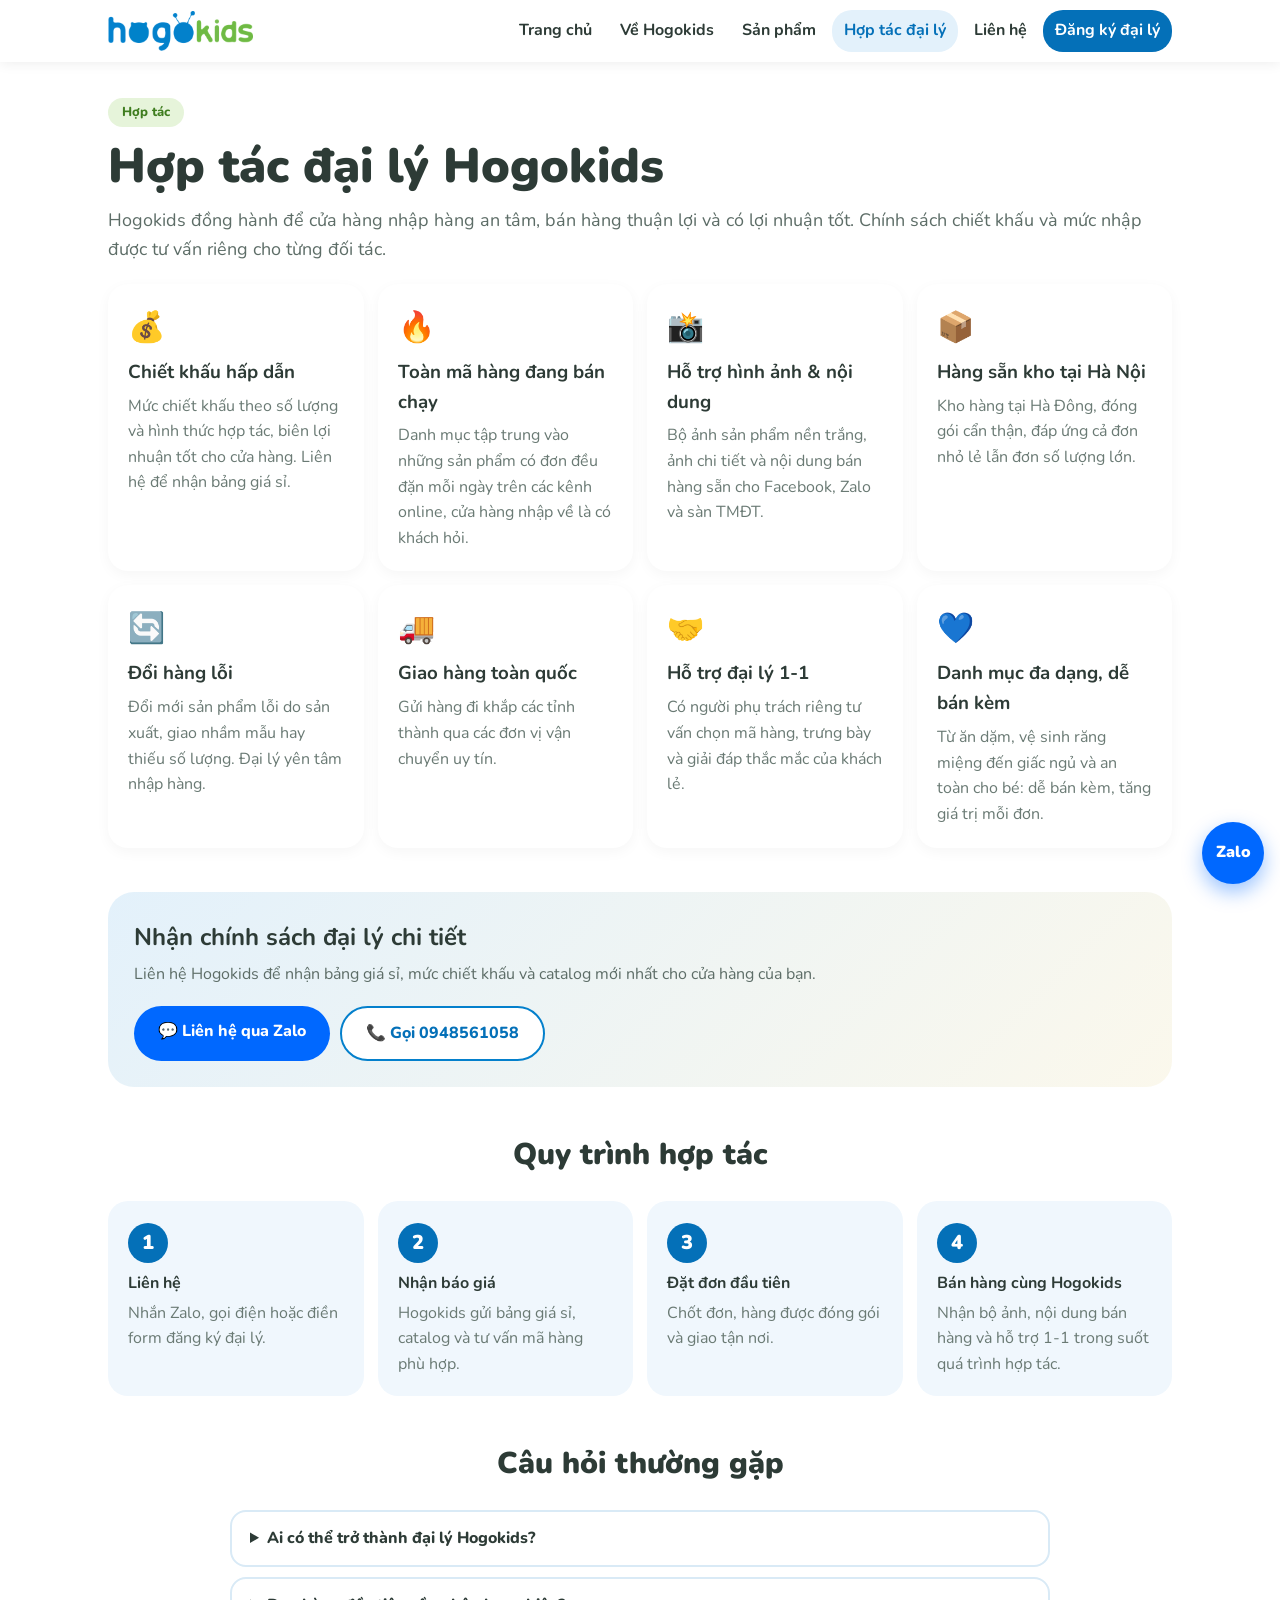
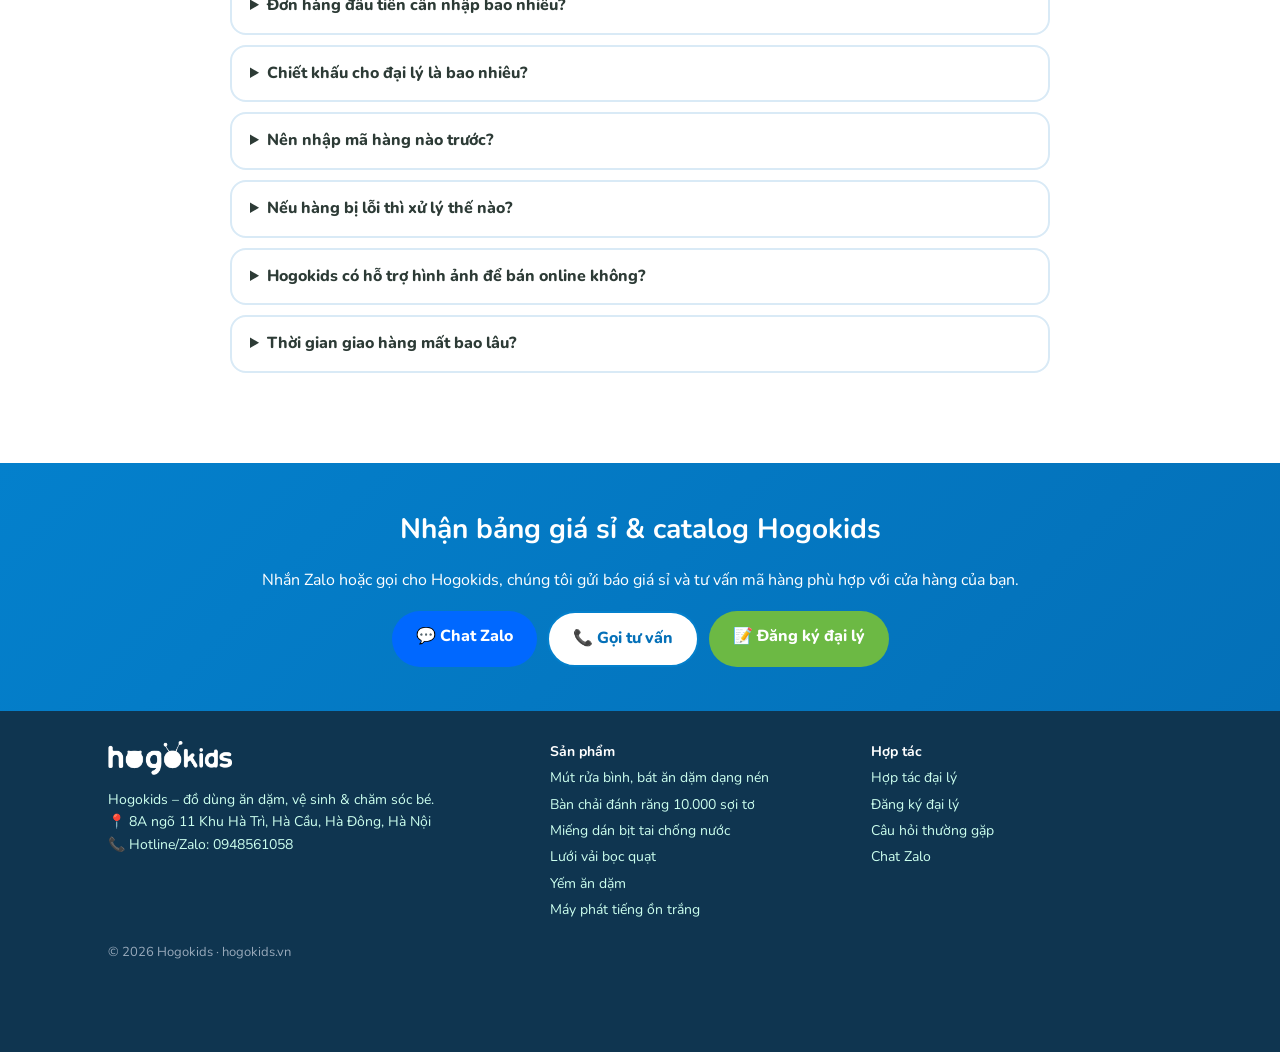
==== chinh-sach-dai-ly.html @ eae3e047 "Hogokids site" ====
<!doctype html><html lang="vi"><head><meta charset="utf-8"><meta name="viewport" content="width=device-width,initial-scale=1"><link rel="icon" type="image/png" href="img/favicon.png">
<title>Hợp tác đại lý | Hogokids – Đồ dùng mẹ & bé</title><meta name="description" content="Hogokids – đồ dùng ăn dặm, vệ sinh và chăm sóc bé. Tuyển đại lý, shop mẹ bé toàn quốc: chiết khấu hấp dẫn, hàng sẵn kho, hỗ trợ hình ảnh bán hàng."><meta property="og:image" content="https://hogokids.vn/img/p_hero.jpg">
<link rel="preconnect" href="https://fonts.googleapis.com"><link href="https://fonts.googleapis.com/css2?family=Nunito:wght@400;600;800;900&display=swap" rel="stylesheet"><link rel="stylesheet" href="style.css"></head><body>
<header><div class="wrap hd"><a class="logo" href="index.html"><img src="img/logo.png" alt="Hogokids" width="146" height="40"></a><button class="mb" onclick="document.body.classList.toggle('open')" aria-label="Menu">☰</button><nav><a href="index.html">Trang chủ</a><a href="ve-hogokids.html">Về Hogokids</a><a href="san-pham.html">Sản phẩm</a><a href="chinh-sach-dai-ly.html" class=on>Hợp tác đại lý</a><a href="lien-he.html">Liên hệ</a><a class="nb" href="dang-ky.html">Đăng ký đại lý</a></nav></div></header>
<main><section class="wrap pg"><span class="tag">Hợp tác</span><h1>Hợp tác đại lý Hogokids</h1><p class="lead l">Hogokids đồng hành để cửa hàng nhập hàng an tâm, bán hàng thuận lợi và có lợi nhuận tốt. Chính sách chiết khấu và mức nhập được tư vấn riêng cho từng đối tác.</p><div class="feat"><div><i>💰</i><h3>Chiết khấu hấp dẫn</h3><p>Mức chiết khấu theo số lượng và hình thức hợp tác, biên lợi nhuận tốt cho cửa hàng. Liên hệ để nhận bảng giá sỉ.</p></div><div><i>🔥</i><h3>Toàn mã hàng đang bán chạy</h3><p>Danh mục tập trung vào những sản phẩm có đơn đều đặn mỗi ngày trên các kênh online, cửa hàng nhập về là có khách hỏi.</p></div><div><i>📸</i><h3>Hỗ trợ hình ảnh & nội dung</h3><p>Bộ ảnh sản phẩm nền trắng, ảnh chi tiết và nội dung bán hàng sẵn cho Facebook, Zalo và sàn TMĐT.</p></div><div><i>📦</i><h3>Hàng sẵn kho tại Hà Nội</h3><p>Kho hàng tại Hà Đông, đóng gói cẩn thận, đáp ứng cả đơn nhỏ lẻ lẫn đơn số lượng lớn.</p></div><div><i>🔄</i><h3>Đổi hàng lỗi</h3><p>Đổi mới sản phẩm lỗi do sản xuất, giao nhầm mẫu hay thiếu số lượng. Đại lý yên tâm nhập hàng.</p></div><div><i>🚚</i><h3>Giao hàng toàn quốc</h3><p>Gửi hàng đi khắp các tỉnh thành qua các đơn vị vận chuyển uy tín.</p></div><div><i>🤝</i><h3>Hỗ trợ đại lý 1-1</h3><p>Có người phụ trách riêng tư vấn chọn mã hàng, trưng bày và giải đáp thắc mắc của khách lẻ.</p></div><div><i>💙</i><h3>Danh mục đa dạng, dễ bán kèm</h3><p>Từ ăn dặm, vệ sinh răng miệng đến giấc ngủ và an toàn cho bé: dễ bán kèm, tăng giá trị mỗi đơn.</p></div></div>
<div class="band"><div><h2>Nhận chính sách đại lý chi tiết</h2><p>Liên hệ Hogokids để nhận bảng giá sỉ, mức chiết khấu và catalog mới nhất cho cửa hàng của bạn.</p></div><div class="btns" style="margin:0"><a class="btn z" href="https://zalo.me/0948561058">💬 Liên hệ qua Zalo</a><a class="btn w" href="tel:0948561058">📞 Gọi 0948561058</a></div></div>
<h2 class="t">Quy trình hợp tác</h2><ol class="steps"><li><b>Liên hệ</b><p>Nhắn Zalo, gọi điện hoặc điền form đăng ký đại lý.</p></li><li><b>Nhận báo giá</b><p>Hogokids gửi bảng giá sỉ, catalog và tư vấn mã hàng phù hợp.</p></li><li><b>Đặt đơn đầu tiên</b><p>Chốt đơn, hàng được đóng gói và giao tận nơi.</p></li><li><b>Bán hàng cùng Hogokids</b><p>Nhận bộ ảnh, nội dung bán hàng và hỗ trợ 1-1 trong suốt quá trình hợp tác.</p></li></ol><h2 class="t">Câu hỏi thường gặp</h2><div class="faq" id="faq"><details><summary>Ai có thể trở thành đại lý Hogokids?</summary><p>Cửa hàng mẹ & bé, nhà thuốc, siêu thị mini, người bán online trên Facebook, Zalo, sàn TMĐT… đều có thể hợp tác cùng Hogokids.</p></details><details><summary>Đơn hàng đầu tiên cần nhập bao nhiêu?</summary><p>Hogokids có nhiều mức nhập linh hoạt cho cửa hàng mới bắt đầu và đại lý lớn. Liên hệ Zalo để được tư vấn mức nhập phù hợp.</p></details><details><summary>Chiết khấu cho đại lý là bao nhiêu?</summary><p>Mức chiết khấu phụ thuộc số lượng và hình thức hợp tác. Vui lòng nhắn Zalo hoặc gọi để nhận bảng giá sỉ mới nhất.</p></details><details><summary>Nên nhập mã hàng nào trước?</summary><p>Hogokids sẽ gợi ý các mã đang bán chạy nhất, phù hợp với tệp khách của cửa hàng, để bạn bắt đầu với số vốn hợp lý.</p></details><details><summary>Nếu hàng bị lỗi thì xử lý thế nào?</summary><p>Sản phẩm lỗi do sản xuất, giao nhầm mẫu hoặc thiếu số lượng sẽ được đổi mới. Đại lý chỉ cần chụp ảnh và báo qua Zalo.</p></details><details><summary>Hogokids có hỗ trợ hình ảnh để bán online không?</summary><p>Có. Đại lý được cung cấp bộ ảnh sản phẩm nền trắng, ảnh chi tiết và nội dung mô tả để đăng bán ngay.</p></details><details><summary>Thời gian giao hàng mất bao lâu?</summary><p>Hogokids giao hàng toàn quốc. Thời gian tùy khu vực và đơn vị vận chuyển, thường từ 1–5 ngày.</p></details></div></section></main>
<section class="cta"><div class="wrap"><h2>Nhận bảng giá sỉ & catalog Hogokids</h2><p>Nhắn Zalo hoặc gọi cho Hogokids, chúng tôi gửi báo giá sỉ và tư vấn mã hàng phù hợp với cửa hàng của bạn.</p><div class="btns"><a class="btn z" href="https://zalo.me/0948561058">💬 Chat Zalo</a><a class="btn w" href="tel:0948561058">📞 Gọi tư vấn</a><a class="btn y" href="dang-ky.html">📝 Đăng ký đại lý</a></div></div></section>
<footer><div class="wrap fg"><div><b class="logo"><img src="img/logo_white.png" alt="Hogokids" width="146" height="40"></b><p>Hogokids – đồ dùng ăn dặm, vệ sinh & chăm sóc bé.<br>📍 8A ngõ 11 Khu Hà Trì, Hà Cầu, Hà Đông, Hà Nội<br>📞 Hotline/Zalo: <a href="tel:0948561058" style="display:inline">0948561058</a></p></div><div><b>Sản phẩm</b><a href="san-pham.html#mut-rua">Mút rửa bình, bát ăn dặm dạng nén</a><a href="san-pham.html#ban-chai">Bàn chải đánh răng 10.000 sợi tơ</a><a href="san-pham.html#bit-tai">Miếng dán bịt tai chống nước</a><a href="san-pham.html#luoi-quat">Lưới vải bọc quạt</a><a href="san-pham.html#yem">Yếm ăn dặm</a><a href="san-pham.html#may-on-trang">Máy phát tiếng ồn trắng</a></div><div><b>Hợp tác</b><a href="chinh-sach-dai-ly.html">Hợp tác đại lý</a><a href="dang-ky.html">Đăng ký đại lý</a><a href="index.html#faq">Câu hỏi thường gặp</a><a href="https://zalo.me/0948561058">Chat Zalo</a></div></div><p class="wrap s">© 2026 Hogokids · hogokids.vn</p></footer><a class="fz" href="https://zalo.me/0948561058" aria-label="Chat Zalo">Zalo</a></body></html>
---- style.css ----
/* Màu thương hiệu: xanh dương #0480cc + xanh lá #6cb944 lấy từ logo Hogokids. Đổi 1 dòng này để đổi màu toàn site. */
:root{--brand:#0480cc;--m:var(--brand);--md:#0470b8;--y:#ffe08a;--bg:#f0f7fd;--g:#6cb944;--ink:#2d3b36}
*{box-sizing:border-box}body{margin:0;font-family:Nunito,sans-serif;color:var(--ink);background:#fff;line-height:1.6}
img{max-width:100%;height:auto;display:block}a{color:var(--md)}.wrap{max-width:1100px;margin:auto;padding:0 18px}
header{position:sticky;top:0;background:#fffe;backdrop-filter:blur(8px);z-index:9;box-shadow:0 2px 12px #0001}
.hd{display:flex;align-items:center;justify-content:space-between;height:62px}.logo{font-weight:900;font-size:30px;color:var(--md);text-decoration:none;letter-spacing:-1px}.logo span{color:var(--y)}
nav{display:flex;gap:4px}nav a{text-decoration:none;color:var(--ink);font-weight:700;padding:8px 12px;border-radius:20px}nav a.on,nav a:hover{background:#e3f1fb;color:var(--md)}
.mb{display:none;border:0;background:#e3f1fb;font-size:22px;border-radius:12px;padding:4px 12px;color:var(--md)}
@media(max-width:760px){.mb{display:block}nav{display:none;position:absolute;top:62px;left:0;right:0;background:#fff;flex-direction:column;padding:10px 18px;box-shadow:0 8px 16px #0001}.open nav{display:flex}}
.hero{background:linear-gradient(135deg,#e3f1fb,#fbf8ec);padding:40px 0}.hg{display:grid;gap:26px;align-items:center}@media(min-width:800px){.hg{grid-template-columns:1.1fr .9fr}}
h1{font-size:clamp(30px,6vw,48px);line-height:1.15;margin:12px 0;font-weight:900}h1 em{font-style:normal;color:var(--md);background:linear-gradient(transparent 60%,var(--y) 60%)}
.hi{border-radius:28px;box-shadow:0 16px 40px #0480cc33}.tag{display:inline-block;background:var(--y);padding:4px 14px;border-radius:20px;font-weight:800;font-size:13px}
.btns{display:flex;gap:10px;flex-wrap:wrap;margin-top:18px}.btn{display:inline-block;background:var(--md);color:#fff;text-decoration:none;font-weight:800;padding:13px 24px;border-radius:30px;border:0;font-size:16px;cursor:pointer;font-family:inherit}.btn.w{background:#fff;color:var(--md);border:2px solid var(--m)}.btn.z{background:#0068ff}
.t{text-align:center;font-size:30px;font-weight:900;margin:44px 0 22px}.grid{display:grid;grid-template-columns:repeat(2,1fr);gap:14px}@media(min-width:800px){.grid{grid-template-columns:repeat(4,1fr)}}
.card{background:#fff;border-radius:22px;overflow:hidden;box-shadow:0 6px 20px #0000000f;text-decoration:none;color:var(--ink);transition:.2s}.card:hover{transform:translateY(-4px)}.card h3{margin:10px 12px 0;font-size:16px}.card p{margin:2px 12px 14px;font-size:13px;color:#6a7a74}
.soft{background:var(--bg);padding:10px 0 40px;margin-top:40px}.feat{display:grid;grid-template-columns:1fr;gap:14px}@media(min-width:560px){.feat{grid-template-columns:repeat(2,1fr)}}@media(min-width:900px){.feat{grid-template-columns:repeat(4,1fr)}}.feat div{background:#fff;border-radius:20px;padding:20px;box-shadow:0 4px 14px #0000000a}.feat i{font-style:normal;font-size:30px}.feat h3{margin:6px 0}.feat p{margin:0;color:#6a7a74}
.pg{padding:36px 18px 50px}.narrow{max-width:640px}.note{background:#fbf8ec;padding:12px 16px;border-radius:14px}
.pd{display:grid;gap:20px;margin:34px 0;padding:20px;border-radius:26px;background:var(--bg);scroll-margin-top:80px}@media(min-width:800px){.pd{grid-template-columns:1fr 1fr}}
.gal{display:grid;grid-template-columns:1fr 1fr;gap:8px}.gal img{border-radius:14px}.gal img:first-child{grid-column:span 2}.pd h2{margin:0;font-size:26px}.sub{color:var(--md);font-weight:800;margin:4px 0}.pd li{margin:4px 0}
.fm{display:grid;gap:12px;background:var(--bg);padding:22px;border-radius:24px}.fm label{font-weight:700;display:grid;gap:4px}.fm input,.fm select,.fm textarea{font:inherit;padding:12px 14px;border:2px solid #cfe5f5;border-radius:14px;background:#fff}.fm input:focus{outline:0;border-color:var(--m)}.s{font-size:13px;color:#7a8a84}
.cl{display:grid;gap:12px}.cl a{display:grid;grid-template-columns:44px 1fr;align-items:center;background:var(--bg);padding:16px;border-radius:18px;text-decoration:none;color:var(--ink);font-size:24px}.cl b{font-size:16px}.cl span{grid-column:2;font-size:15px;color:#6a7a74}
.cta{background:linear-gradient(135deg,var(--m),var(--md));color:#fff;text-align:center;padding:44px 0}.cta h2{font-size:28px;margin:0}.cta .btns{justify-content:center}
footer{background:#0f3550;color:#cfe;padding:30px 0 90px;font-size:14px}
.fz{position:fixed;right:16px;bottom:16px;width:62px;height:62px;border-radius:50%;background:#0068ff;color:#fff;font-weight:900;display:grid;place-items:center;text-decoration:none;box-shadow:0 8px 20px #0068ff66;z-index:10;animation:p 2s infinite}@keyframes p{50%{box-shadow:0 0 0 12px #0068ff22}}

.logo img{display:block;height:40px;width:auto}footer .logo img{height:34px;margin-bottom:8px}

.lead{text-align:center;max-width:720px;margin:-8px auto 24px;color:#5d6d67}.lead.l{text-align:left;margin:0 0 20px;max-width:none;font-size:18px}
.card img{aspect-ratio:1;object-fit:contain;background:#fff}.card span{display:block;margin:0 12px 14px;font-weight:800;color:var(--md);font-size:14px}
.hi{background:#fff}.chk{list-style:none;padding:0;margin:14px 0}.chk li{padding-left:28px;position:relative;margin:6px 0}.chk li:before{content:"✓";position:absolute;left:0;top:0;width:20px;height:20px;border-radius:50%;background:var(--m);color:#fff;font-size:12px;display:grid;place-items:center;font-weight:900}
.hero .chk{display:flex;flex-wrap:wrap;gap:4px 18px;font-weight:700;font-size:14px}
.steps{list-style:none;padding:0;display:grid;grid-template-columns:repeat(auto-fit,minmax(220px,1fr));gap:14px;counter-reset:s}.steps li{counter-increment:s;background:var(--bg);border-radius:20px;padding:22px 20px 18px}.steps li:before{content:counter(s);display:grid;place-items:center;width:40px;height:40px;border-radius:50%;background:var(--md);color:#fff;font-weight:900;font-size:20px;margin-bottom:8px}.steps p{margin:4px 0 0;color:#6a7a74}
.btns.c{justify-content:center;margin:24px 0}.btn.y{background:var(--y);color:var(--ink)}
.band{margin:44px 0 0;background:linear-gradient(135deg,#e3f1fb,#fbf8ec);border-radius:26px;padding:26px;display:flex;gap:18px;align-items:center;justify-content:space-between;flex-wrap:wrap}.band h2{margin:0 0 6px}.band p{margin:0;color:#5d6d67}
.faq{max-width:820px;margin:0 auto 40px}.faq details{background:#fff;border:2px solid #d9eaf6;border-radius:16px;margin:10px 0;padding:14px 18px}.faq summary{font-weight:800;cursor:pointer}.faq p{margin:8px 0 0;color:#5d6d67}
.pd{background:#fff;border:2px solid #d9eaf6}.gal{grid-template-columns:1fr 1fr;align-content:start}.gal img{border-radius:16px;border:1px solid #eee;aspect-ratio:1;object-fit:contain;background:#fff}.gal img:first-child{grid-column:span 2}.pd h3{margin:16px 0 4px}
.spec{width:100%;border-collapse:collapse;margin:12px 0}.spec th,.spec td{text-align:left;padding:8px 10px;border-bottom:1px solid #d9eaf6;vertical-align:top}.spec th{width:110px;color:var(--md)}
.pnav{display:flex;flex-wrap:wrap;gap:8px}.pnav a{background:#e3f1fb;padding:8px 14px;border-radius:20px;text-decoration:none;font-weight:700}
.two{display:grid;gap:24px;align-items:center}@media(min-width:800px){.two{grid-template-columns:1.2fr 1fr}}.rimg{border-radius:24px;box-shadow:0 12px 30px #0001}
nav a.nb{background:var(--md);color:#fff}nav a.nb:hover{background:var(--m);color:#fff}
.fg{display:grid;gap:20px}@media(min-width:760px){.fg{grid-template-columns:1.4fr 1fr 1fr}}.fg a{display:block;color:#cfe;text-decoration:none;margin:4px 0}.fg b{color:#fff}footer .s{color:#9ab;padding-top:16px}

h1 em{color:var(--g)}.tag{background:#e6f4da;color:#3f7d1f}.btn.y{background:var(--g);color:#fff}
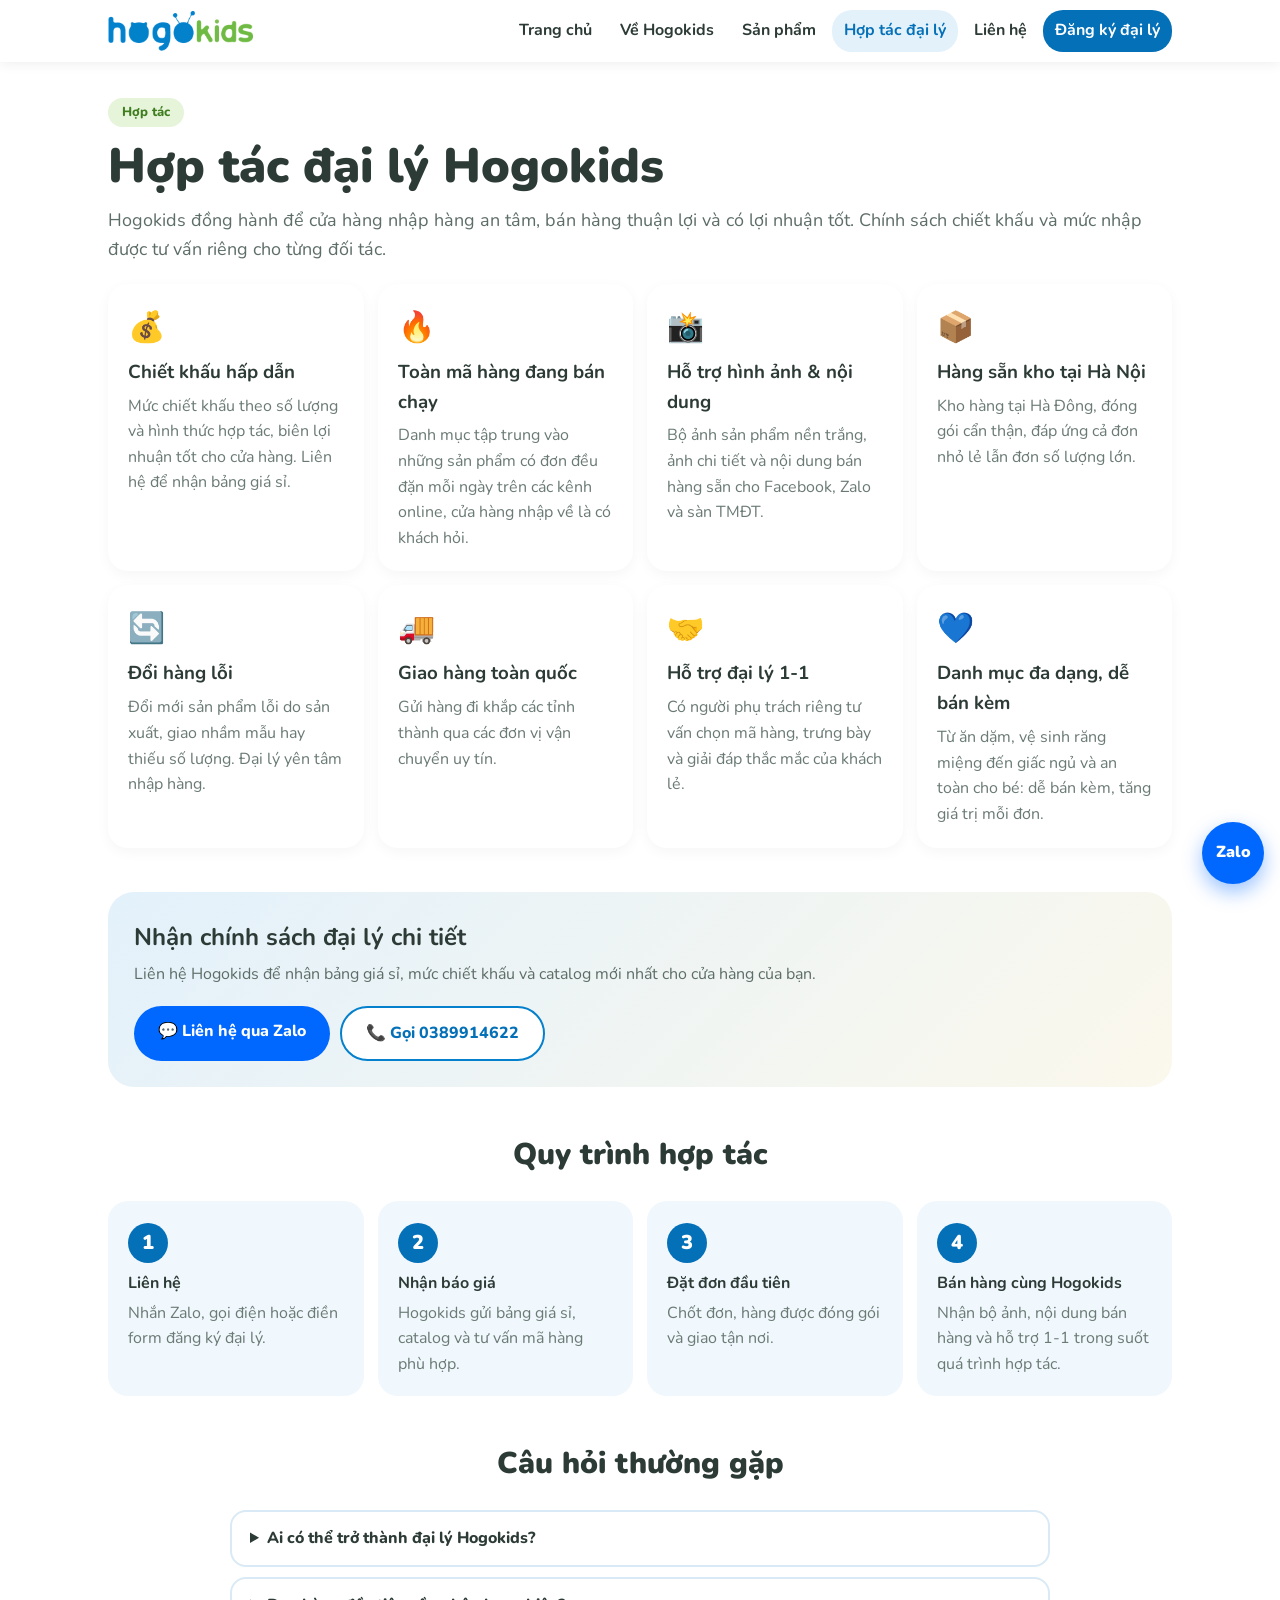
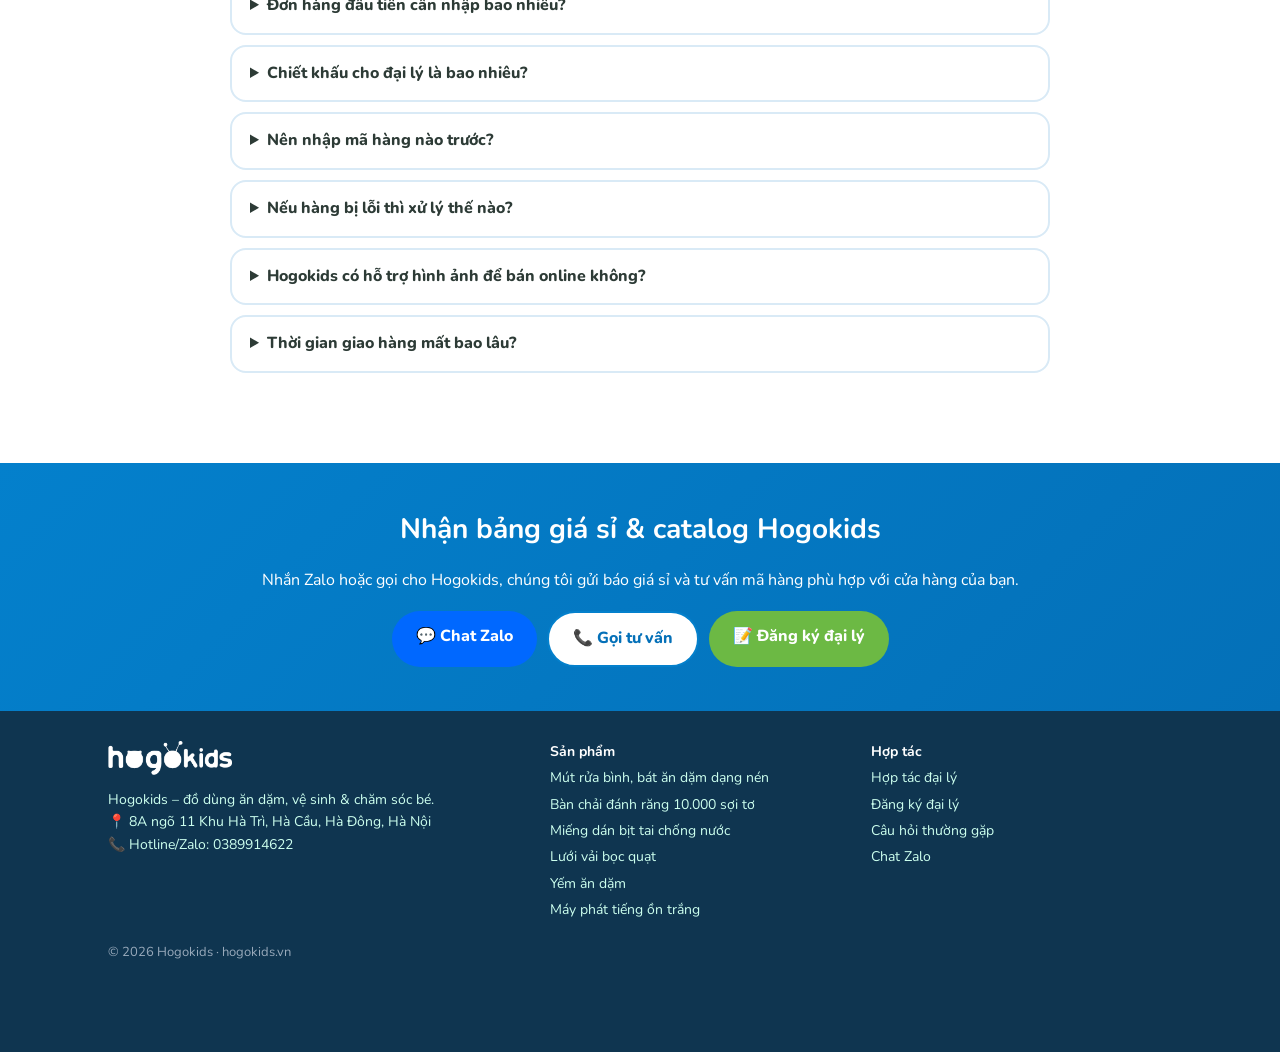
==== commit 34ddc627: "Brand-tagged form update" ====
--- a/chinh-sach-dai-ly.html
+++ b/chinh-sach-dai-ly.html
@@ -3,7 +3,7 @@
 <link rel="preconnect" href="https://fonts.googleapis.com"><link href="https://fonts.googleapis.com/css2?family=Nunito:wght@400;600;800;900&display=swap" rel="stylesheet"><link rel="stylesheet" href="style.css"></head><body>
 <header><div class="wrap hd"><a class="logo" href="index.html"><img src="img/logo.png" alt="Hogokids" width="146" height="40"></a><button class="mb" onclick="document.body.classList.toggle('open')" aria-label="Menu">☰</button><nav><a href="index.html">Trang chủ</a><a href="ve-hogokids.html">Về Hogokids</a><a href="san-pham.html">Sản phẩm</a><a href="chinh-sach-dai-ly.html" class=on>Hợp tác đại lý</a><a href="lien-he.html">Liên hệ</a><a class="nb" href="dang-ky.html">Đăng ký đại lý</a></nav></div></header>
 <main><section class="wrap pg"><span class="tag">Hợp tác</span><h1>Hợp tác đại lý Hogokids</h1><p class="lead l">Hogokids đồng hành để cửa hàng nhập hàng an tâm, bán hàng thuận lợi và có lợi nhuận tốt. Chính sách chiết khấu và mức nhập được tư vấn riêng cho từng đối tác.</p><div class="feat"><div><i>💰</i><h3>Chiết khấu hấp dẫn</h3><p>Mức chiết khấu theo số lượng và hình thức hợp tác, biên lợi nhuận tốt cho cửa hàng. Liên hệ để nhận bảng giá sỉ.</p></div><div><i>🔥</i><h3>Toàn mã hàng đang bán chạy</h3><p>Danh mục tập trung vào những sản phẩm có đơn đều đặn mỗi ngày trên các kênh online, cửa hàng nhập về là có khách hỏi.</p></div><div><i>📸</i><h3>Hỗ trợ hình ảnh & nội dung</h3><p>Bộ ảnh sản phẩm nền trắng, ảnh chi tiết và nội dung bán hàng sẵn cho Facebook, Zalo và sàn TMĐT.</p></div><div><i>📦</i><h3>Hàng sẵn kho tại Hà Nội</h3><p>Kho hàng tại Hà Đông, đóng gói cẩn thận, đáp ứng cả đơn nhỏ lẻ lẫn đơn số lượng lớn.</p></div><div><i>🔄</i><h3>Đổi hàng lỗi</h3><p>Đổi mới sản phẩm lỗi do sản xuất, giao nhầm mẫu hay thiếu số lượng. Đại lý yên tâm nhập hàng.</p></div><div><i>🚚</i><h3>Giao hàng toàn quốc</h3><p>Gửi hàng đi khắp các tỉnh thành qua các đơn vị vận chuyển uy tín.</p></div><div><i>🤝</i><h3>Hỗ trợ đại lý 1-1</h3><p>Có người phụ trách riêng tư vấn chọn mã hàng, trưng bày và giải đáp thắc mắc của khách lẻ.</p></div><div><i>💙</i><h3>Danh mục đa dạng, dễ bán kèm</h3><p>Từ ăn dặm, vệ sinh răng miệng đến giấc ngủ và an toàn cho bé: dễ bán kèm, tăng giá trị mỗi đơn.</p></div></div>
-<div class="band"><div><h2>Nhận chính sách đại lý chi tiết</h2><p>Liên hệ Hogokids để nhận bảng giá sỉ, mức chiết khấu và catalog mới nhất cho cửa hàng của bạn.</p></div><div class="btns" style="margin:0"><a class="btn z" href="https://zalo.me/0948561058">💬 Liên hệ qua Zalo</a><a class="btn w" href="tel:0948561058">📞 Gọi 0948561058</a></div></div>
+<div class="band"><div><h2>Nhận chính sách đại lý chi tiết</h2><p>Liên hệ Hogokids để nhận bảng giá sỉ, mức chiết khấu và catalog mới nhất cho cửa hàng của bạn.</p></div><div class="btns" style="margin:0"><a class="btn z" href="https://zalo.me/0389914622">💬 Liên hệ qua Zalo</a><a class="btn w" href="tel:0389914622">📞 Gọi 0389914622</a></div></div>
 <h2 class="t">Quy trình hợp tác</h2><ol class="steps"><li><b>Liên hệ</b><p>Nhắn Zalo, gọi điện hoặc điền form đăng ký đại lý.</p></li><li><b>Nhận báo giá</b><p>Hogokids gửi bảng giá sỉ, catalog và tư vấn mã hàng phù hợp.</p></li><li><b>Đặt đơn đầu tiên</b><p>Chốt đơn, hàng được đóng gói và giao tận nơi.</p></li><li><b>Bán hàng cùng Hogokids</b><p>Nhận bộ ảnh, nội dung bán hàng và hỗ trợ 1-1 trong suốt quá trình hợp tác.</p></li></ol><h2 class="t">Câu hỏi thường gặp</h2><div class="faq" id="faq"><details><summary>Ai có thể trở thành đại lý Hogokids?</summary><p>Cửa hàng mẹ & bé, nhà thuốc, siêu thị mini, người bán online trên Facebook, Zalo, sàn TMĐT… đều có thể hợp tác cùng Hogokids.</p></details><details><summary>Đơn hàng đầu tiên cần nhập bao nhiêu?</summary><p>Hogokids có nhiều mức nhập linh hoạt cho cửa hàng mới bắt đầu và đại lý lớn. Liên hệ Zalo để được tư vấn mức nhập phù hợp.</p></details><details><summary>Chiết khấu cho đại lý là bao nhiêu?</summary><p>Mức chiết khấu phụ thuộc số lượng và hình thức hợp tác. Vui lòng nhắn Zalo hoặc gọi để nhận bảng giá sỉ mới nhất.</p></details><details><summary>Nên nhập mã hàng nào trước?</summary><p>Hogokids sẽ gợi ý các mã đang bán chạy nhất, phù hợp với tệp khách của cửa hàng, để bạn bắt đầu với số vốn hợp lý.</p></details><details><summary>Nếu hàng bị lỗi thì xử lý thế nào?</summary><p>Sản phẩm lỗi do sản xuất, giao nhầm mẫu hoặc thiếu số lượng sẽ được đổi mới. Đại lý chỉ cần chụp ảnh và báo qua Zalo.</p></details><details><summary>Hogokids có hỗ trợ hình ảnh để bán online không?</summary><p>Có. Đại lý được cung cấp bộ ảnh sản phẩm nền trắng, ảnh chi tiết và nội dung mô tả để đăng bán ngay.</p></details><details><summary>Thời gian giao hàng mất bao lâu?</summary><p>Hogokids giao hàng toàn quốc. Thời gian tùy khu vực và đơn vị vận chuyển, thường từ 1–5 ngày.</p></details></div></section></main>
-<section class="cta"><div class="wrap"><h2>Nhận bảng giá sỉ & catalog Hogokids</h2><p>Nhắn Zalo hoặc gọi cho Hogokids, chúng tôi gửi báo giá sỉ và tư vấn mã hàng phù hợp với cửa hàng của bạn.</p><div class="btns"><a class="btn z" href="https://zalo.me/0948561058">💬 Chat Zalo</a><a class="btn w" href="tel:0948561058">📞 Gọi tư vấn</a><a class="btn y" href="dang-ky.html">📝 Đăng ký đại lý</a></div></div></section>
-<footer><div class="wrap fg"><div><b class="logo"><img src="img/logo_white.png" alt="Hogokids" width="146" height="40"></b><p>Hogokids – đồ dùng ăn dặm, vệ sinh & chăm sóc bé.<br>📍 8A ngõ 11 Khu Hà Trì, Hà Cầu, Hà Đông, Hà Nội<br>📞 Hotline/Zalo: <a href="tel:0948561058" style="display:inline">0948561058</a></p></div><div><b>Sản phẩm</b><a href="san-pham.html#mut-rua">Mút rửa bình, bát ăn dặm dạng nén</a><a href="san-pham.html#ban-chai">Bàn chải đánh răng 10.000 sợi tơ</a><a href="san-pham.html#bit-tai">Miếng dán bịt tai chống nước</a><a href="san-pham.html#luoi-quat">Lưới vải bọc quạt</a><a href="san-pham.html#yem">Yếm ăn dặm</a><a href="san-pham.html#may-on-trang">Máy phát tiếng ồn trắng</a></div><div><b>Hợp tác</b><a href="chinh-sach-dai-ly.html">Hợp tác đại lý</a><a href="dang-ky.html">Đăng ký đại lý</a><a href="index.html#faq">Câu hỏi thường gặp</a><a href="https://zalo.me/0948561058">Chat Zalo</a></div></div><p class="wrap s">© 2026 Hogokids · hogokids.vn</p></footer><a class="fz" href="https://zalo.me/0948561058" aria-label="Chat Zalo">Zalo</a></body></html>+<section class="cta"><div class="wrap"><h2>Nhận bảng giá sỉ & catalog Hogokids</h2><p>Nhắn Zalo hoặc gọi cho Hogokids, chúng tôi gửi báo giá sỉ và tư vấn mã hàng phù hợp với cửa hàng của bạn.</p><div class="btns"><a class="btn z" href="https://zalo.me/0389914622">💬 Chat Zalo</a><a class="btn w" href="tel:0389914622">📞 Gọi tư vấn</a><a class="btn y" href="dang-ky.html">📝 Đăng ký đại lý</a></div></div></section>
+<footer><div class="wrap fg"><div><b class="logo"><img src="img/logo_white.png" alt="Hogokids" width="146" height="40"></b><p>Hogokids – đồ dùng ăn dặm, vệ sinh & chăm sóc bé.<br>📍 8A ngõ 11 Khu Hà Trì, Hà Cầu, Hà Đông, Hà Nội<br>📞 Hotline/Zalo: <a href="tel:0389914622" style="display:inline">0389914622</a></p></div><div><b>Sản phẩm</b><a href="san-pham.html#mut-rua">Mút rửa bình, bát ăn dặm dạng nén</a><a href="san-pham.html#ban-chai">Bàn chải đánh răng 10.000 sợi tơ</a><a href="san-pham.html#bit-tai">Miếng dán bịt tai chống nước</a><a href="san-pham.html#luoi-quat">Lưới vải bọc quạt</a><a href="san-pham.html#yem">Yếm ăn dặm</a><a href="san-pham.html#may-on-trang">Máy phát tiếng ồn trắng</a></div><div><b>Hợp tác</b><a href="chinh-sach-dai-ly.html">Hợp tác đại lý</a><a href="dang-ky.html">Đăng ký đại lý</a><a href="index.html#faq">Câu hỏi thường gặp</a><a href="https://zalo.me/0389914622">Chat Zalo</a></div></div><p class="wrap s">© 2026 Hogokids · hogokids.vn</p></footer><a class="fz" href="https://zalo.me/0389914622" aria-label="Chat Zalo">Zalo</a></body></html>
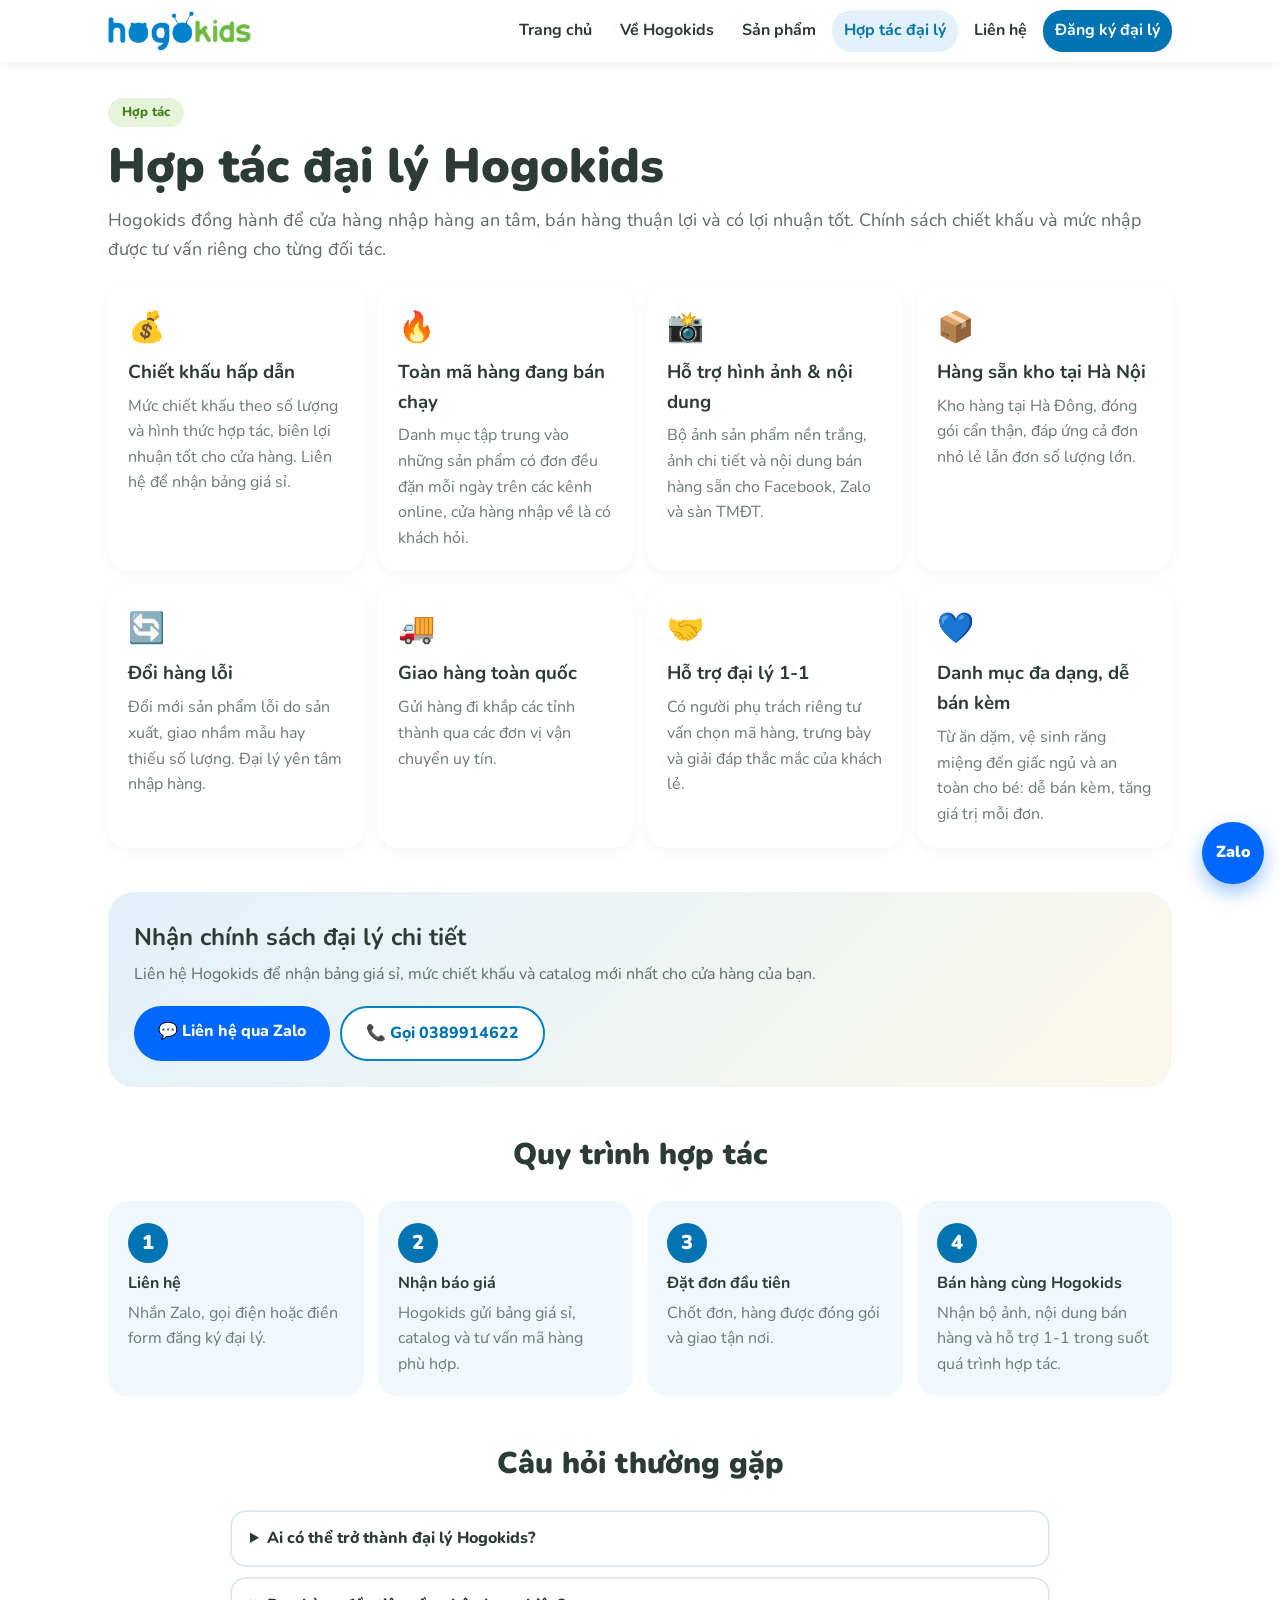
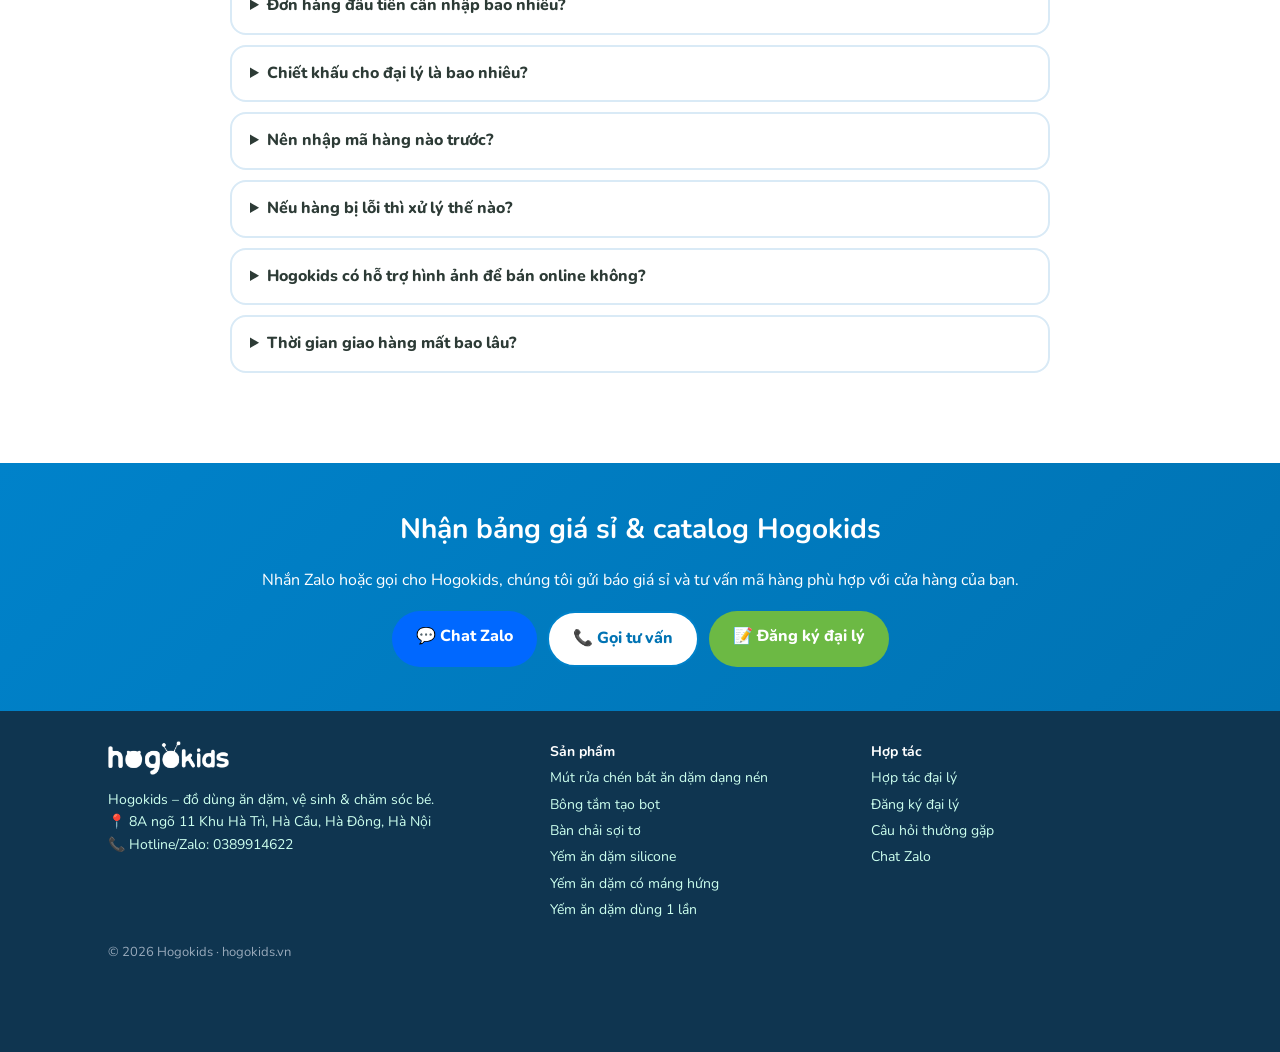
==== commit 6921b8d3: "Focus product list, brand logo/colour #0082CA" ====
--- a/chinh-sach-dai-ly.html
+++ b/chinh-sach-dai-ly.html
@@ -6,4 +6,4 @@
 <div class="band"><div><h2>Nhận chính sách đại lý chi tiết</h2><p>Liên hệ Hogokids để nhận bảng giá sỉ, mức chiết khấu và catalog mới nhất cho cửa hàng của bạn.</p></div><div class="btns" style="margin:0"><a class="btn z" href="https://zalo.me/0389914622">💬 Liên hệ qua Zalo</a><a class="btn w" href="tel:0389914622">📞 Gọi 0389914622</a></div></div>
 <h2 class="t">Quy trình hợp tác</h2><ol class="steps"><li><b>Liên hệ</b><p>Nhắn Zalo, gọi điện hoặc điền form đăng ký đại lý.</p></li><li><b>Nhận báo giá</b><p>Hogokids gửi bảng giá sỉ, catalog và tư vấn mã hàng phù hợp.</p></li><li><b>Đặt đơn đầu tiên</b><p>Chốt đơn, hàng được đóng gói và giao tận nơi.</p></li><li><b>Bán hàng cùng Hogokids</b><p>Nhận bộ ảnh, nội dung bán hàng và hỗ trợ 1-1 trong suốt quá trình hợp tác.</p></li></ol><h2 class="t">Câu hỏi thường gặp</h2><div class="faq" id="faq"><details><summary>Ai có thể trở thành đại lý Hogokids?</summary><p>Cửa hàng mẹ & bé, nhà thuốc, siêu thị mini, người bán online trên Facebook, Zalo, sàn TMĐT… đều có thể hợp tác cùng Hogokids.</p></details><details><summary>Đơn hàng đầu tiên cần nhập bao nhiêu?</summary><p>Hogokids có nhiều mức nhập linh hoạt cho cửa hàng mới bắt đầu và đại lý lớn. Liên hệ Zalo để được tư vấn mức nhập phù hợp.</p></details><details><summary>Chiết khấu cho đại lý là bao nhiêu?</summary><p>Mức chiết khấu phụ thuộc số lượng và hình thức hợp tác. Vui lòng nhắn Zalo hoặc gọi để nhận bảng giá sỉ mới nhất.</p></details><details><summary>Nên nhập mã hàng nào trước?</summary><p>Hogokids sẽ gợi ý các mã đang bán chạy nhất, phù hợp với tệp khách của cửa hàng, để bạn bắt đầu với số vốn hợp lý.</p></details><details><summary>Nếu hàng bị lỗi thì xử lý thế nào?</summary><p>Sản phẩm lỗi do sản xuất, giao nhầm mẫu hoặc thiếu số lượng sẽ được đổi mới. Đại lý chỉ cần chụp ảnh và báo qua Zalo.</p></details><details><summary>Hogokids có hỗ trợ hình ảnh để bán online không?</summary><p>Có. Đại lý được cung cấp bộ ảnh sản phẩm nền trắng, ảnh chi tiết và nội dung mô tả để đăng bán ngay.</p></details><details><summary>Thời gian giao hàng mất bao lâu?</summary><p>Hogokids giao hàng toàn quốc. Thời gian tùy khu vực và đơn vị vận chuyển, thường từ 1–5 ngày.</p></details></div></section></main>
 <section class="cta"><div class="wrap"><h2>Nhận bảng giá sỉ & catalog Hogokids</h2><p>Nhắn Zalo hoặc gọi cho Hogokids, chúng tôi gửi báo giá sỉ và tư vấn mã hàng phù hợp với cửa hàng của bạn.</p><div class="btns"><a class="btn z" href="https://zalo.me/0389914622">💬 Chat Zalo</a><a class="btn w" href="tel:0389914622">📞 Gọi tư vấn</a><a class="btn y" href="dang-ky.html">📝 Đăng ký đại lý</a></div></div></section>
-<footer><div class="wrap fg"><div><b class="logo"><img src="img/logo_white.png" alt="Hogokids" width="146" height="40"></b><p>Hogokids – đồ dùng ăn dặm, vệ sinh & chăm sóc bé.<br>📍 8A ngõ 11 Khu Hà Trì, Hà Cầu, Hà Đông, Hà Nội<br>📞 Hotline/Zalo: <a href="tel:0389914622" style="display:inline">0389914622</a></p></div><div><b>Sản phẩm</b><a href="san-pham.html#mut-rua">Mút rửa bình, bát ăn dặm dạng nén</a><a href="san-pham.html#ban-chai">Bàn chải đánh răng 10.000 sợi tơ</a><a href="san-pham.html#bit-tai">Miếng dán bịt tai chống nước</a><a href="san-pham.html#luoi-quat">Lưới vải bọc quạt</a><a href="san-pham.html#yem">Yếm ăn dặm</a><a href="san-pham.html#may-on-trang">Máy phát tiếng ồn trắng</a></div><div><b>Hợp tác</b><a href="chinh-sach-dai-ly.html">Hợp tác đại lý</a><a href="dang-ky.html">Đăng ký đại lý</a><a href="index.html#faq">Câu hỏi thường gặp</a><a href="https://zalo.me/0389914622">Chat Zalo</a></div></div><p class="wrap s">© 2026 Hogokids · hogokids.vn</p></footer><a class="fz" href="https://zalo.me/0389914622" aria-label="Chat Zalo">Zalo</a></body></html>+<footer><div class="wrap fg"><div><b class="logo"><img src="img/logo_white.png" alt="Hogokids" width="146" height="40"></b><p>Hogokids – đồ dùng ăn dặm, vệ sinh & chăm sóc bé.<br>📍 8A ngõ 11 Khu Hà Trì, Hà Cầu, Hà Đông, Hà Nội<br>📞 Hotline/Zalo: <a href="tel:0389914622" style="display:inline">0389914622</a></p></div><div><b>Sản phẩm</b><a href="san-pham.html#mut-rua">Mút rửa chén bát ăn dặm dạng nén</a><a href="san-pham.html#bong-tam">Bông tắm tạo bọt</a><a href="san-pham.html#ban-chai">Bàn chải sợi tơ</a><a href="san-pham.html#yem-silicone">Yếm ăn dặm silicone</a><a href="san-pham.html#yem-mang">Yếm ăn dặm có máng hứng</a><a href="san-pham.html#yem-1-lan">Yếm ăn dặm dùng 1 lần</a></div><div><b>Hợp tác</b><a href="chinh-sach-dai-ly.html">Hợp tác đại lý</a><a href="dang-ky.html">Đăng ký đại lý</a><a href="index.html#faq">Câu hỏi thường gặp</a><a href="https://zalo.me/0389914622">Chat Zalo</a></div></div><p class="wrap s">© 2026 Hogokids · hogokids.vn</p></footer><a class="fz" href="https://zalo.me/0389914622" aria-label="Chat Zalo">Zalo</a></body></html>
--- a/style.css
+++ b/style.css
@@ -1,5 +1,5 @@
-/* Màu thương hiệu: xanh dương #0480cc + xanh lá #6cb944 lấy từ logo Hogokids. Đổi 1 dòng này để đổi màu toàn site. */
-:root{--brand:#0480cc;--m:var(--brand);--md:#0470b8;--y:#ffe08a;--bg:#f0f7fd;--g:#6cb944;--ink:#2d3b36}
+/* Màu thương hiệu: xanh dương #0082CA + xanh lá #6cb944 lấy từ logo Hogokids. Đổi 1 dòng này để đổi màu toàn site. */
+:root{--brand:#0082ca;--m:var(--brand);--md:#0073b3;--y:#ffe08a;--bg:#f0f7fd;--g:#6cb944;--ink:#2d3b36}
 *{box-sizing:border-box}body{margin:0;font-family:Nunito,sans-serif;color:var(--ink);background:#fff;line-height:1.6}
 img{max-width:100%;height:auto;display:block}a{color:var(--md)}.wrap{max-width:1100px;margin:auto;padding:0 18px}
 header{position:sticky;top:0;background:#fffe;backdrop-filter:blur(8px);z-index:9;box-shadow:0 2px 12px #0001}
@@ -9,7 +9,7 @@
 @media(max-width:760px){.mb{display:block}nav{display:none;position:absolute;top:62px;left:0;right:0;background:#fff;flex-direction:column;padding:10px 18px;box-shadow:0 8px 16px #0001}.open nav{display:flex}}
 .hero{background:linear-gradient(135deg,#e3f1fb,#fbf8ec);padding:40px 0}.hg{display:grid;gap:26px;align-items:center}@media(min-width:800px){.hg{grid-template-columns:1.1fr .9fr}}
 h1{font-size:clamp(30px,6vw,48px);line-height:1.15;margin:12px 0;font-weight:900}h1 em{font-style:normal;color:var(--md);background:linear-gradient(transparent 60%,var(--y) 60%)}
-.hi{border-radius:28px;box-shadow:0 16px 40px #0480cc33}.tag{display:inline-block;background:var(--y);padding:4px 14px;border-radius:20px;font-weight:800;font-size:13px}
+.hi{border-radius:28px;box-shadow:0 16px 40px #0082ca33}.tag{display:inline-block;background:var(--y);padding:4px 14px;border-radius:20px;font-weight:800;font-size:13px}
 .btns{display:flex;gap:10px;flex-wrap:wrap;margin-top:18px}.btn{display:inline-block;background:var(--md);color:#fff;text-decoration:none;font-weight:800;padding:13px 24px;border-radius:30px;border:0;font-size:16px;cursor:pointer;font-family:inherit}.btn.w{background:#fff;color:var(--md);border:2px solid var(--m)}.btn.z{background:#0068ff}
 .t{text-align:center;font-size:30px;font-weight:900;margin:44px 0 22px}.grid{display:grid;grid-template-columns:repeat(2,1fr);gap:14px}@media(min-width:800px){.grid{grid-template-columns:repeat(4,1fr)}}
 .card{background:#fff;border-radius:22px;overflow:hidden;box-shadow:0 6px 20px #0000000f;text-decoration:none;color:var(--ink);transition:.2s}.card:hover{transform:translateY(-4px)}.card h3{margin:10px 12px 0;font-size:16px}.card p{margin:2px 12px 14px;font-size:13px;color:#6a7a74}
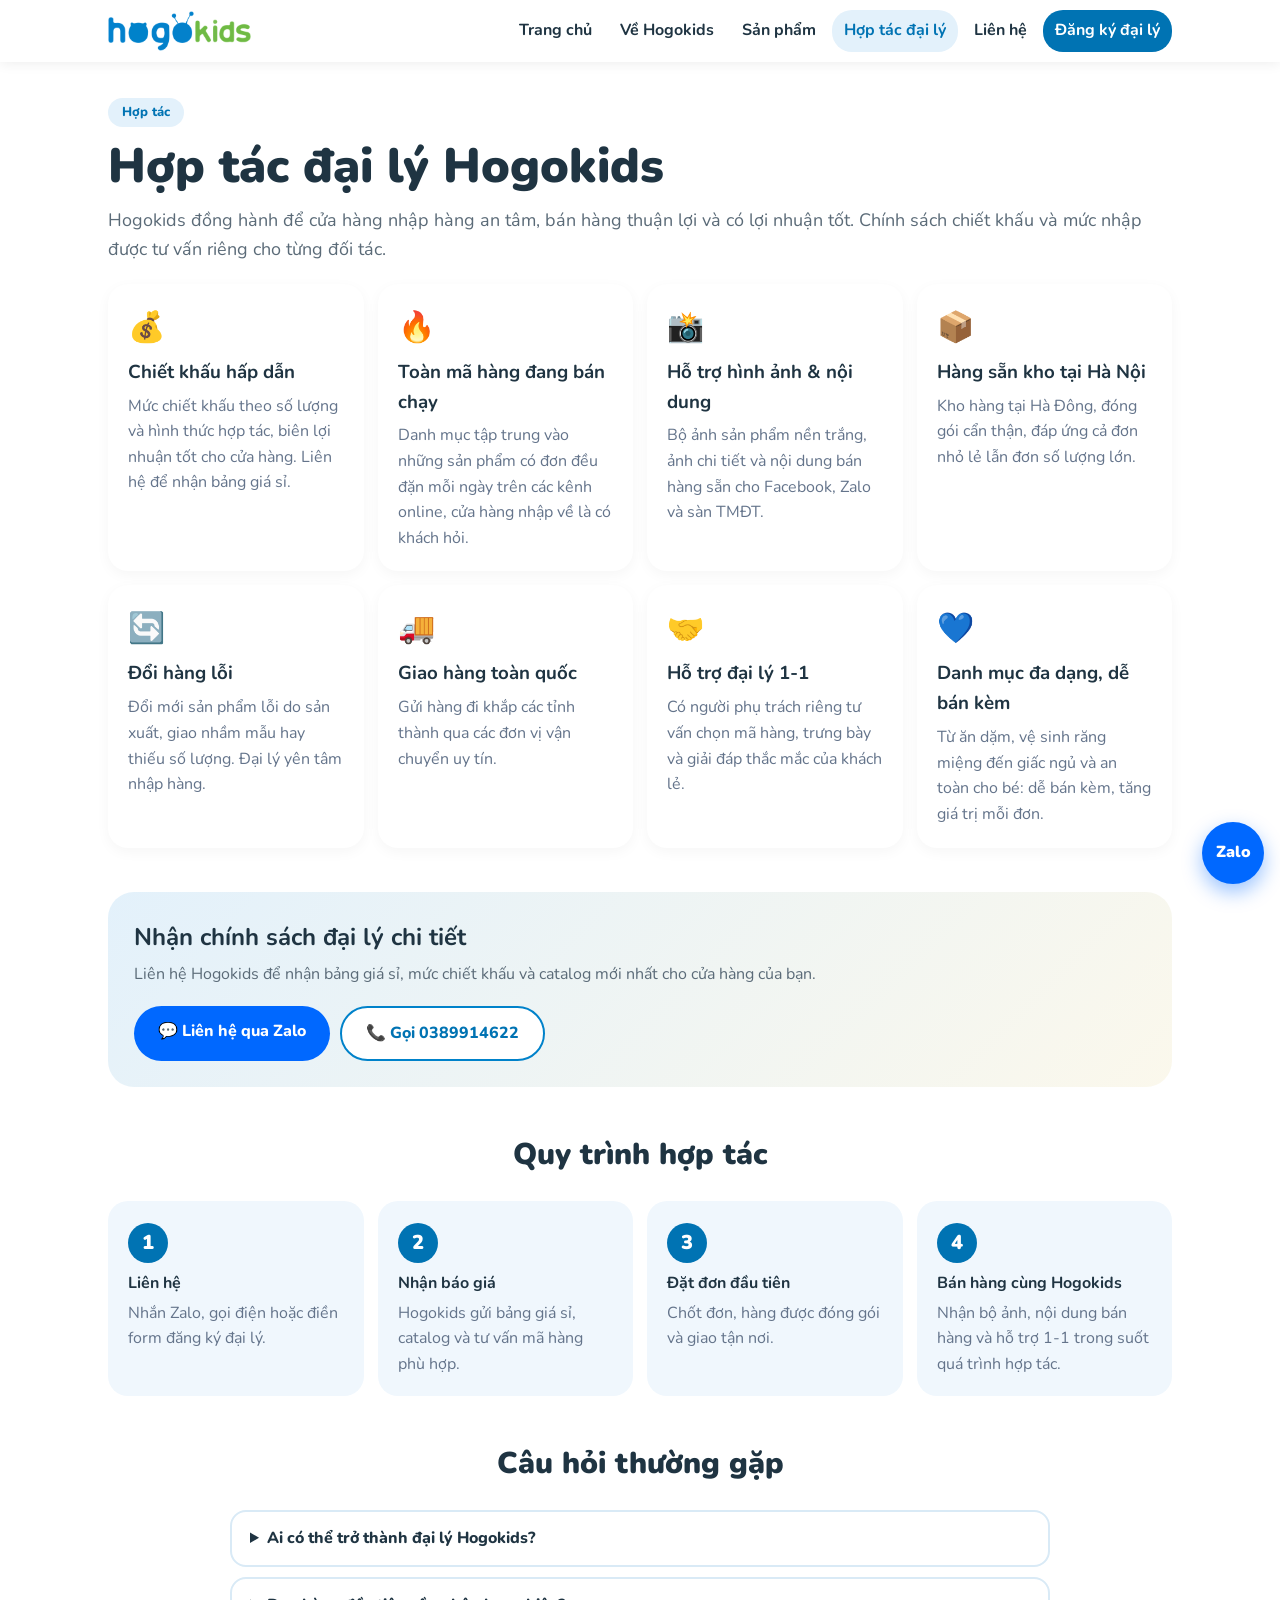
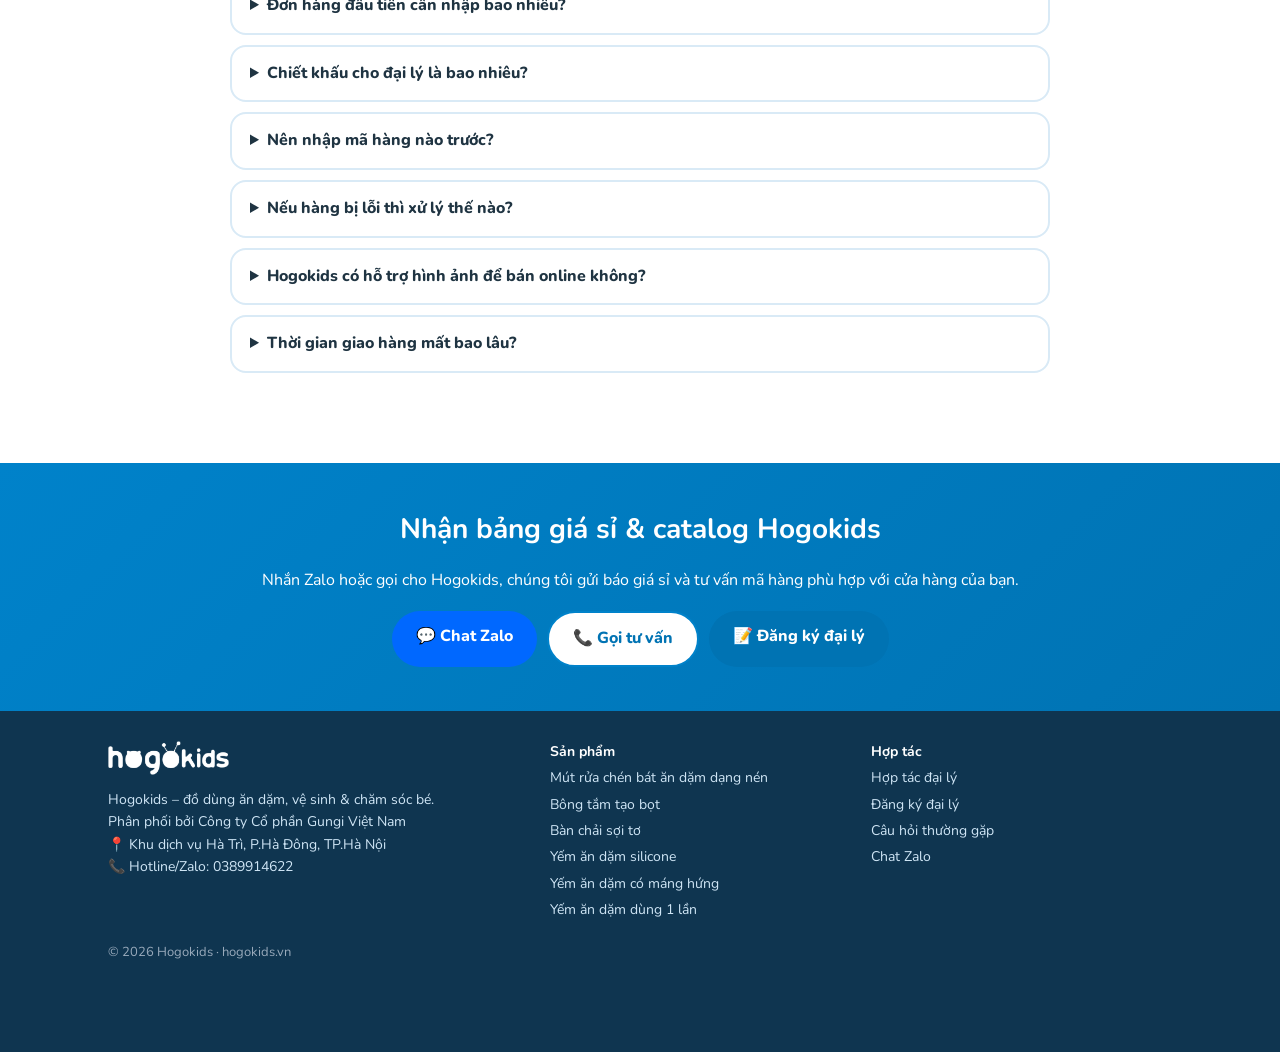
==== commit 1ea09300: "Address same as Wai; replace all green accents with brand blue" ====
--- a/chinh-sach-dai-ly.html
+++ b/chinh-sach-dai-ly.html
@@ -6,4 +6,4 @@
 <div class="band"><div><h2>Nhận chính sách đại lý chi tiết</h2><p>Liên hệ Hogokids để nhận bảng giá sỉ, mức chiết khấu và catalog mới nhất cho cửa hàng của bạn.</p></div><div class="btns" style="margin:0"><a class="btn z" href="https://zalo.me/0389914622">💬 Liên hệ qua Zalo</a><a class="btn w" href="tel:0389914622">📞 Gọi 0389914622</a></div></div>
 <h2 class="t">Quy trình hợp tác</h2><ol class="steps"><li><b>Liên hệ</b><p>Nhắn Zalo, gọi điện hoặc điền form đăng ký đại lý.</p></li><li><b>Nhận báo giá</b><p>Hogokids gửi bảng giá sỉ, catalog và tư vấn mã hàng phù hợp.</p></li><li><b>Đặt đơn đầu tiên</b><p>Chốt đơn, hàng được đóng gói và giao tận nơi.</p></li><li><b>Bán hàng cùng Hogokids</b><p>Nhận bộ ảnh, nội dung bán hàng và hỗ trợ 1-1 trong suốt quá trình hợp tác.</p></li></ol><h2 class="t">Câu hỏi thường gặp</h2><div class="faq" id="faq"><details><summary>Ai có thể trở thành đại lý Hogokids?</summary><p>Cửa hàng mẹ & bé, nhà thuốc, siêu thị mini, người bán online trên Facebook, Zalo, sàn TMĐT… đều có thể hợp tác cùng Hogokids.</p></details><details><summary>Đơn hàng đầu tiên cần nhập bao nhiêu?</summary><p>Hogokids có nhiều mức nhập linh hoạt cho cửa hàng mới bắt đầu và đại lý lớn. Liên hệ Zalo để được tư vấn mức nhập phù hợp.</p></details><details><summary>Chiết khấu cho đại lý là bao nhiêu?</summary><p>Mức chiết khấu phụ thuộc số lượng và hình thức hợp tác. Vui lòng nhắn Zalo hoặc gọi để nhận bảng giá sỉ mới nhất.</p></details><details><summary>Nên nhập mã hàng nào trước?</summary><p>Hogokids sẽ gợi ý các mã đang bán chạy nhất, phù hợp với tệp khách của cửa hàng, để bạn bắt đầu với số vốn hợp lý.</p></details><details><summary>Nếu hàng bị lỗi thì xử lý thế nào?</summary><p>Sản phẩm lỗi do sản xuất, giao nhầm mẫu hoặc thiếu số lượng sẽ được đổi mới. Đại lý chỉ cần chụp ảnh và báo qua Zalo.</p></details><details><summary>Hogokids có hỗ trợ hình ảnh để bán online không?</summary><p>Có. Đại lý được cung cấp bộ ảnh sản phẩm nền trắng, ảnh chi tiết và nội dung mô tả để đăng bán ngay.</p></details><details><summary>Thời gian giao hàng mất bao lâu?</summary><p>Hogokids giao hàng toàn quốc. Thời gian tùy khu vực và đơn vị vận chuyển, thường từ 1–5 ngày.</p></details></div></section></main>
 <section class="cta"><div class="wrap"><h2>Nhận bảng giá sỉ & catalog Hogokids</h2><p>Nhắn Zalo hoặc gọi cho Hogokids, chúng tôi gửi báo giá sỉ và tư vấn mã hàng phù hợp với cửa hàng của bạn.</p><div class="btns"><a class="btn z" href="https://zalo.me/0389914622">💬 Chat Zalo</a><a class="btn w" href="tel:0389914622">📞 Gọi tư vấn</a><a class="btn y" href="dang-ky.html">📝 Đăng ký đại lý</a></div></div></section>
-<footer><div class="wrap fg"><div><b class="logo"><img src="img/logo_white.png" alt="Hogokids" width="146" height="40"></b><p>Hogokids – đồ dùng ăn dặm, vệ sinh & chăm sóc bé.<br>📍 8A ngõ 11 Khu Hà Trì, Hà Cầu, Hà Đông, Hà Nội<br>📞 Hotline/Zalo: <a href="tel:0389914622" style="display:inline">0389914622</a></p></div><div><b>Sản phẩm</b><a href="san-pham.html#mut-rua">Mút rửa chén bát ăn dặm dạng nén</a><a href="san-pham.html#bong-tam">Bông tắm tạo bọt</a><a href="san-pham.html#ban-chai">Bàn chải sợi tơ</a><a href="san-pham.html#yem-silicone">Yếm ăn dặm silicone</a><a href="san-pham.html#yem-mang">Yếm ăn dặm có máng hứng</a><a href="san-pham.html#yem-1-lan">Yếm ăn dặm dùng 1 lần</a></div><div><b>Hợp tác</b><a href="chinh-sach-dai-ly.html">Hợp tác đại lý</a><a href="dang-ky.html">Đăng ký đại lý</a><a href="index.html#faq">Câu hỏi thường gặp</a><a href="https://zalo.me/0389914622">Chat Zalo</a></div></div><p class="wrap s">© 2026 Hogokids · hogokids.vn</p></footer><a class="fz" href="https://zalo.me/0389914622" aria-label="Chat Zalo">Zalo</a></body></html>+<footer><div class="wrap fg"><div><b class="logo"><img src="img/logo_white.png" alt="Hogokids" width="146" height="40"></b><p>Hogokids – đồ dùng ăn dặm, vệ sinh & chăm sóc bé.<br>Phân phối bởi Công ty Cổ phần Gungi Việt Nam<br>📍 Khu dịch vụ Hà Trì, P.Hà Đông, TP.Hà Nội<br>📞 Hotline/Zalo: <a href="tel:0389914622" style="display:inline">0389914622</a></p></div><div><b>Sản phẩm</b><a href="san-pham.html#mut-rua">Mút rửa chén bát ăn dặm dạng nén</a><a href="san-pham.html#bong-tam">Bông tắm tạo bọt</a><a href="san-pham.html#ban-chai">Bàn chải sợi tơ</a><a href="san-pham.html#yem-silicone">Yếm ăn dặm silicone</a><a href="san-pham.html#yem-mang">Yếm ăn dặm có máng hứng</a><a href="san-pham.html#yem-1-lan">Yếm ăn dặm dùng 1 lần</a></div><div><b>Hợp tác</b><a href="chinh-sach-dai-ly.html">Hợp tác đại lý</a><a href="dang-ky.html">Đăng ký đại lý</a><a href="index.html#faq">Câu hỏi thường gặp</a><a href="https://zalo.me/0389914622">Chat Zalo</a></div></div><p class="wrap s">© 2026 Hogokids · hogokids.vn</p></footer><a class="fz" href="https://zalo.me/0389914622" aria-label="Chat Zalo">Zalo</a></body></html>
--- a/style.css
+++ b/style.css
@@ -1,5 +1,5 @@
-/* Màu thương hiệu: xanh dương #0082CA + xanh lá #6cb944 lấy từ logo Hogokids. Đổi 1 dòng này để đổi màu toàn site. */
-:root{--brand:#0082ca;--m:var(--brand);--md:#0073b3;--y:#ffe08a;--bg:#f0f7fd;--g:#6cb944;--ink:#2d3b36}
+/* Màu thương hiệu: xanh dương #0082CA + nhấn #36a9e8 (xanh dương sáng) lấy từ logo Hogokids. Đổi 1 dòng này để đổi màu toàn site. */
+:root{--brand:#0082ca;--m:var(--brand);--md:#0073b3;--y:#ffe08a;--bg:#f0f7fd;--g:#36a9e8;--ink:#1f3442}
 *{box-sizing:border-box}body{margin:0;font-family:Nunito,sans-serif;color:var(--ink);background:#fff;line-height:1.6}
 img{max-width:100%;height:auto;display:block}a{color:var(--md)}.wrap{max-width:1100px;margin:auto;padding:0 18px}
 header{position:sticky;top:0;background:#fffe;backdrop-filter:blur(8px);z-index:9;box-shadow:0 2px 12px #0001}
@@ -12,32 +12,32 @@
 .hi{border-radius:28px;box-shadow:0 16px 40px #0082ca33}.tag{display:inline-block;background:var(--y);padding:4px 14px;border-radius:20px;font-weight:800;font-size:13px}
 .btns{display:flex;gap:10px;flex-wrap:wrap;margin-top:18px}.btn{display:inline-block;background:var(--md);color:#fff;text-decoration:none;font-weight:800;padding:13px 24px;border-radius:30px;border:0;font-size:16px;cursor:pointer;font-family:inherit}.btn.w{background:#fff;color:var(--md);border:2px solid var(--m)}.btn.z{background:#0068ff}
 .t{text-align:center;font-size:30px;font-weight:900;margin:44px 0 22px}.grid{display:grid;grid-template-columns:repeat(2,1fr);gap:14px}@media(min-width:800px){.grid{grid-template-columns:repeat(4,1fr)}}
-.card{background:#fff;border-radius:22px;overflow:hidden;box-shadow:0 6px 20px #0000000f;text-decoration:none;color:var(--ink);transition:.2s}.card:hover{transform:translateY(-4px)}.card h3{margin:10px 12px 0;font-size:16px}.card p{margin:2px 12px 14px;font-size:13px;color:#6a7a74}
-.soft{background:var(--bg);padding:10px 0 40px;margin-top:40px}.feat{display:grid;grid-template-columns:1fr;gap:14px}@media(min-width:560px){.feat{grid-template-columns:repeat(2,1fr)}}@media(min-width:900px){.feat{grid-template-columns:repeat(4,1fr)}}.feat div{background:#fff;border-radius:20px;padding:20px;box-shadow:0 4px 14px #0000000a}.feat i{font-style:normal;font-size:30px}.feat h3{margin:6px 0}.feat p{margin:0;color:#6a7a74}
+.card{background:#fff;border-radius:22px;overflow:hidden;box-shadow:0 6px 20px #0000000f;text-decoration:none;color:var(--ink);transition:.2s}.card:hover{transform:translateY(-4px)}.card h3{margin:10px 12px 0;font-size:16px}.card p{margin:2px 12px 14px;font-size:13px;color:#64748b}
+.soft{background:var(--bg);padding:10px 0 40px;margin-top:40px}.feat{display:grid;grid-template-columns:1fr;gap:14px}@media(min-width:560px){.feat{grid-template-columns:repeat(2,1fr)}}@media(min-width:900px){.feat{grid-template-columns:repeat(4,1fr)}}.feat div{background:#fff;border-radius:20px;padding:20px;box-shadow:0 4px 14px #0000000a}.feat i{font-style:normal;font-size:30px}.feat h3{margin:6px 0}.feat p{margin:0;color:#64748b}
 .pg{padding:36px 18px 50px}.narrow{max-width:640px}.note{background:#fbf8ec;padding:12px 16px;border-radius:14px}
 .pd{display:grid;gap:20px;margin:34px 0;padding:20px;border-radius:26px;background:var(--bg);scroll-margin-top:80px}@media(min-width:800px){.pd{grid-template-columns:1fr 1fr}}
 .gal{display:grid;grid-template-columns:1fr 1fr;gap:8px}.gal img{border-radius:14px}.gal img:first-child{grid-column:span 2}.pd h2{margin:0;font-size:26px}.sub{color:var(--md);font-weight:800;margin:4px 0}.pd li{margin:4px 0}
-.fm{display:grid;gap:12px;background:var(--bg);padding:22px;border-radius:24px}.fm label{font-weight:700;display:grid;gap:4px}.fm input,.fm select,.fm textarea{font:inherit;padding:12px 14px;border:2px solid #cfe5f5;border-radius:14px;background:#fff}.fm input:focus{outline:0;border-color:var(--m)}.s{font-size:13px;color:#7a8a84}
-.cl{display:grid;gap:12px}.cl a{display:grid;grid-template-columns:44px 1fr;align-items:center;background:var(--bg);padding:16px;border-radius:18px;text-decoration:none;color:var(--ink);font-size:24px}.cl b{font-size:16px}.cl span{grid-column:2;font-size:15px;color:#6a7a74}
+.fm{display:grid;gap:12px;background:var(--bg);padding:22px;border-radius:24px}.fm label{font-weight:700;display:grid;gap:4px}.fm input,.fm select,.fm textarea{font:inherit;padding:12px 14px;border:2px solid #cfe5f5;border-radius:14px;background:#fff}.fm input:focus{outline:0;border-color:var(--m)}.s{font-size:13px;color:#7a8796}
+.cl{display:grid;gap:12px}.cl a{display:grid;grid-template-columns:44px 1fr;align-items:center;background:var(--bg);padding:16px;border-radius:18px;text-decoration:none;color:var(--ink);font-size:24px}.cl b{font-size:16px}.cl span{grid-column:2;font-size:15px;color:#64748b}
 .cta{background:linear-gradient(135deg,var(--m),var(--md));color:#fff;text-align:center;padding:44px 0}.cta h2{font-size:28px;margin:0}.cta .btns{justify-content:center}
-footer{background:#0f3550;color:#cfe;padding:30px 0 90px;font-size:14px}
+footer{background:#0f3550;color:#cfe5f5;padding:30px 0 90px;font-size:14px}
 .fz{position:fixed;right:16px;bottom:16px;width:62px;height:62px;border-radius:50%;background:#0068ff;color:#fff;font-weight:900;display:grid;place-items:center;text-decoration:none;box-shadow:0 8px 20px #0068ff66;z-index:10;animation:p 2s infinite}@keyframes p{50%{box-shadow:0 0 0 12px #0068ff22}}
 
 .logo img{display:block;height:40px;width:auto}footer .logo img{height:34px;margin-bottom:8px}
 
-.lead{text-align:center;max-width:720px;margin:-8px auto 24px;color:#5d6d67}.lead.l{text-align:left;margin:0 0 20px;max-width:none;font-size:18px}
+.lead{text-align:center;max-width:720px;margin:-8px auto 24px;color:#5b6b78}.lead.l{text-align:left;margin:0 0 20px;max-width:none;font-size:18px}
 .card img{aspect-ratio:1;object-fit:contain;background:#fff}.card span{display:block;margin:0 12px 14px;font-weight:800;color:var(--md);font-size:14px}
 .hi{background:#fff}.chk{list-style:none;padding:0;margin:14px 0}.chk li{padding-left:28px;position:relative;margin:6px 0}.chk li:before{content:"✓";position:absolute;left:0;top:0;width:20px;height:20px;border-radius:50%;background:var(--m);color:#fff;font-size:12px;display:grid;place-items:center;font-weight:900}
 .hero .chk{display:flex;flex-wrap:wrap;gap:4px 18px;font-weight:700;font-size:14px}
-.steps{list-style:none;padding:0;display:grid;grid-template-columns:repeat(auto-fit,minmax(220px,1fr));gap:14px;counter-reset:s}.steps li{counter-increment:s;background:var(--bg);border-radius:20px;padding:22px 20px 18px}.steps li:before{content:counter(s);display:grid;place-items:center;width:40px;height:40px;border-radius:50%;background:var(--md);color:#fff;font-weight:900;font-size:20px;margin-bottom:8px}.steps p{margin:4px 0 0;color:#6a7a74}
+.steps{list-style:none;padding:0;display:grid;grid-template-columns:repeat(auto-fit,minmax(220px,1fr));gap:14px;counter-reset:s}.steps li{counter-increment:s;background:var(--bg);border-radius:20px;padding:22px 20px 18px}.steps li:before{content:counter(s);display:grid;place-items:center;width:40px;height:40px;border-radius:50%;background:var(--md);color:#fff;font-weight:900;font-size:20px;margin-bottom:8px}.steps p{margin:4px 0 0;color:#64748b}
 .btns.c{justify-content:center;margin:24px 0}.btn.y{background:var(--y);color:var(--ink)}
-.band{margin:44px 0 0;background:linear-gradient(135deg,#e3f1fb,#fbf8ec);border-radius:26px;padding:26px;display:flex;gap:18px;align-items:center;justify-content:space-between;flex-wrap:wrap}.band h2{margin:0 0 6px}.band p{margin:0;color:#5d6d67}
-.faq{max-width:820px;margin:0 auto 40px}.faq details{background:#fff;border:2px solid #d9eaf6;border-radius:16px;margin:10px 0;padding:14px 18px}.faq summary{font-weight:800;cursor:pointer}.faq p{margin:8px 0 0;color:#5d6d67}
+.band{margin:44px 0 0;background:linear-gradient(135deg,#e3f1fb,#fbf8ec);border-radius:26px;padding:26px;display:flex;gap:18px;align-items:center;justify-content:space-between;flex-wrap:wrap}.band h2{margin:0 0 6px}.band p{margin:0;color:#5b6b78}
+.faq{max-width:820px;margin:0 auto 40px}.faq details{background:#fff;border:2px solid #d9eaf6;border-radius:16px;margin:10px 0;padding:14px 18px}.faq summary{font-weight:800;cursor:pointer}.faq p{margin:8px 0 0;color:#5b6b78}
 .pd{background:#fff;border:2px solid #d9eaf6}.gal{grid-template-columns:1fr 1fr;align-content:start}.gal img{border-radius:16px;border:1px solid #eee;aspect-ratio:1;object-fit:contain;background:#fff}.gal img:first-child{grid-column:span 2}.pd h3{margin:16px 0 4px}
 .spec{width:100%;border-collapse:collapse;margin:12px 0}.spec th,.spec td{text-align:left;padding:8px 10px;border-bottom:1px solid #d9eaf6;vertical-align:top}.spec th{width:110px;color:var(--md)}
 .pnav{display:flex;flex-wrap:wrap;gap:8px}.pnav a{background:#e3f1fb;padding:8px 14px;border-radius:20px;text-decoration:none;font-weight:700}
 .two{display:grid;gap:24px;align-items:center}@media(min-width:800px){.two{grid-template-columns:1.2fr 1fr}}.rimg{border-radius:24px;box-shadow:0 12px 30px #0001}
 nav a.nb{background:var(--md);color:#fff}nav a.nb:hover{background:var(--m);color:#fff}
-.fg{display:grid;gap:20px}@media(min-width:760px){.fg{grid-template-columns:1.4fr 1fr 1fr}}.fg a{display:block;color:#cfe;text-decoration:none;margin:4px 0}.fg b{color:#fff}footer .s{color:#9ab;padding-top:16px}
+.fg{display:grid;gap:20px}@media(min-width:760px){.fg{grid-template-columns:1.4fr 1fr 1fr}}.fg a{display:block;color:#cfe5f5;text-decoration:none;margin:4px 0}.fg b{color:#fff}footer .s{color:#9ab;padding-top:16px}
 
-h1 em{color:var(--g)}.tag{background:#e6f4da;color:#3f7d1f}.btn.y{background:var(--g);color:#fff}
+h1 em{color:var(--g)}.tag{background:#e3f1fb;color:#0073b3}.btn.y{background:var(--md);color:#fff}
